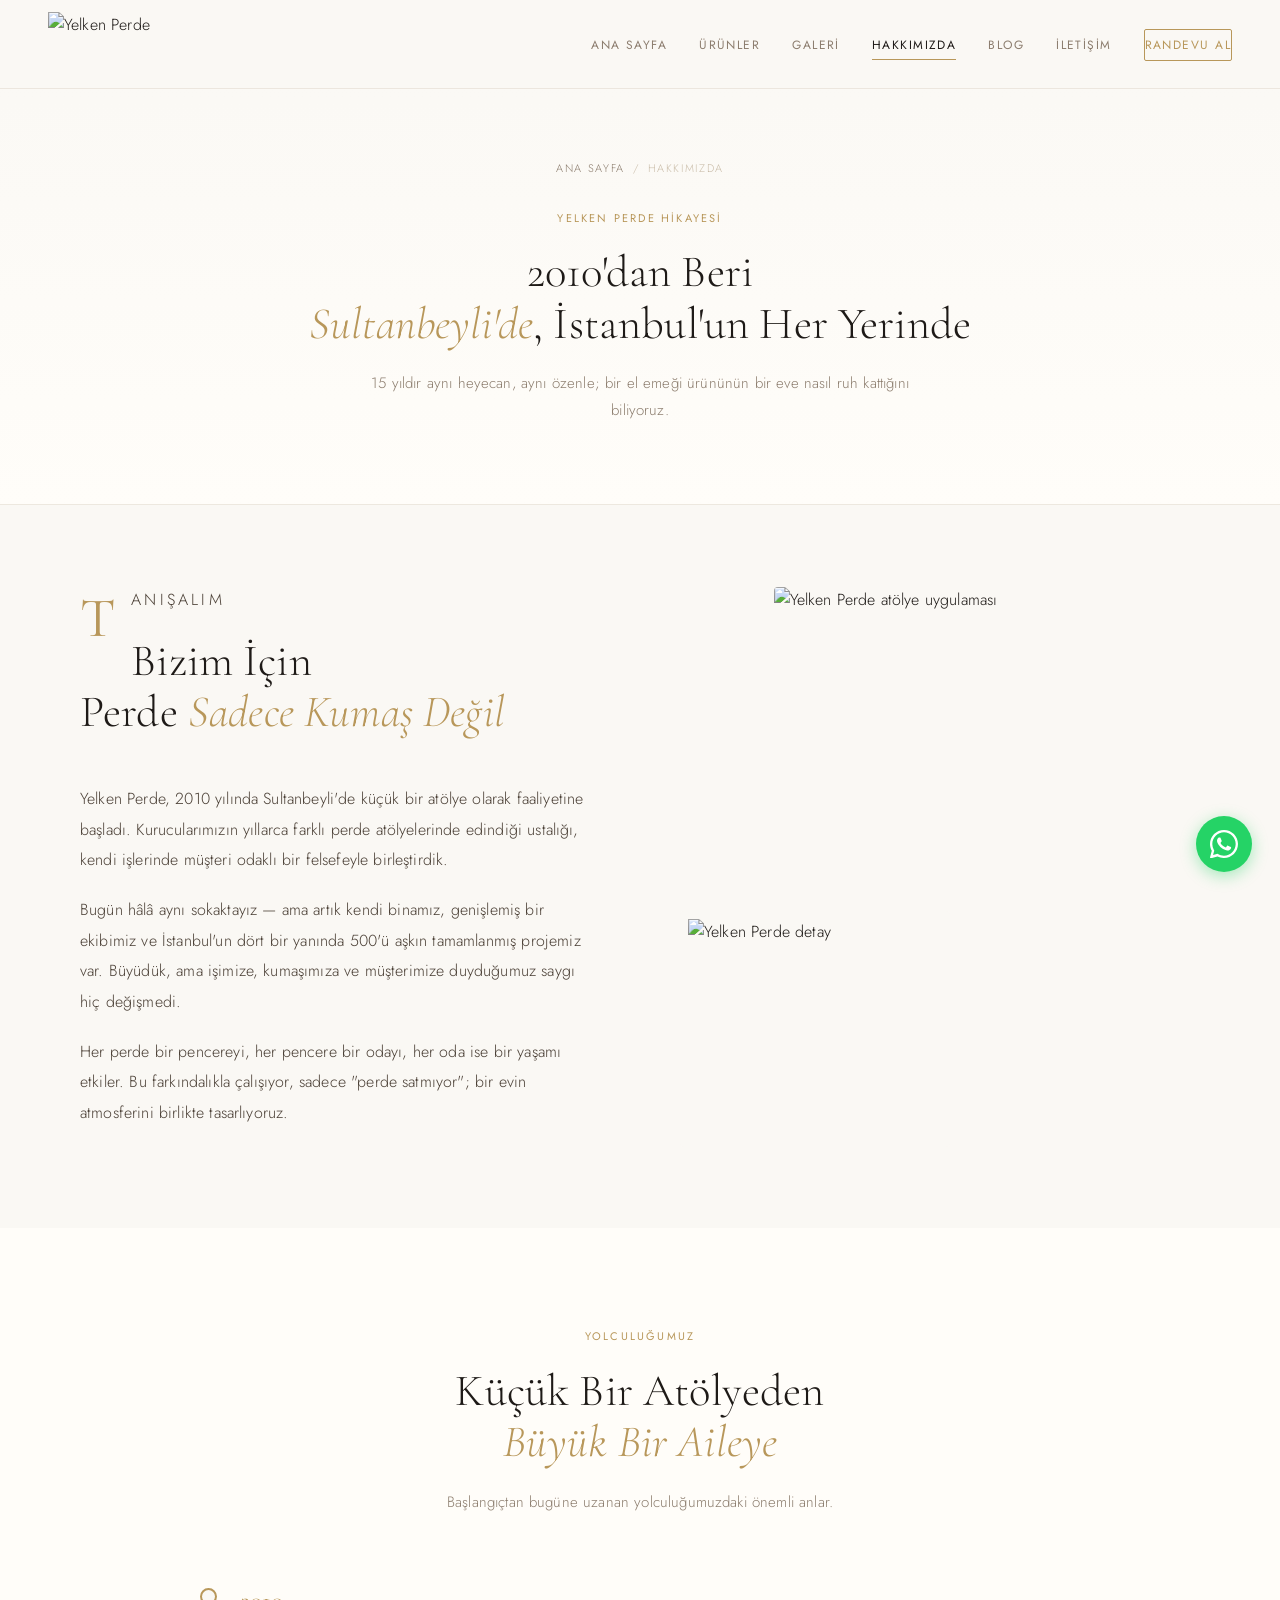
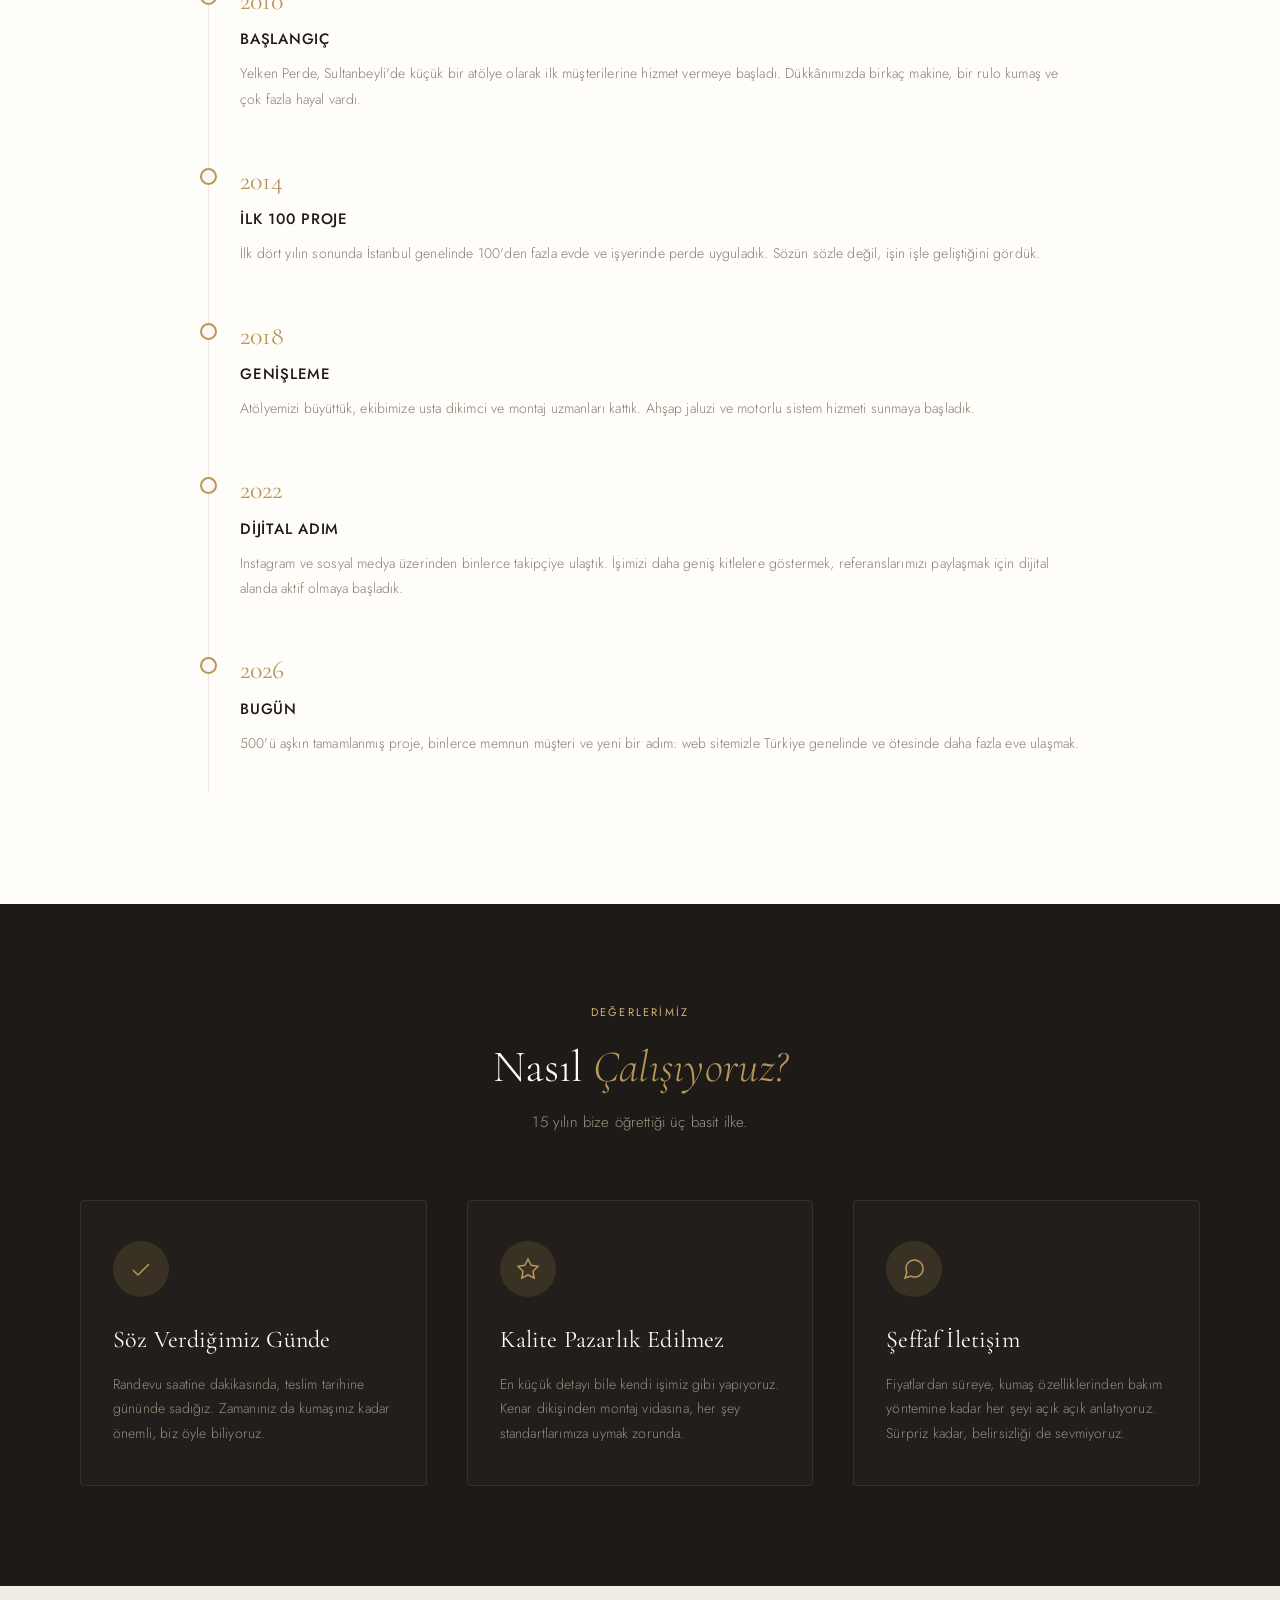
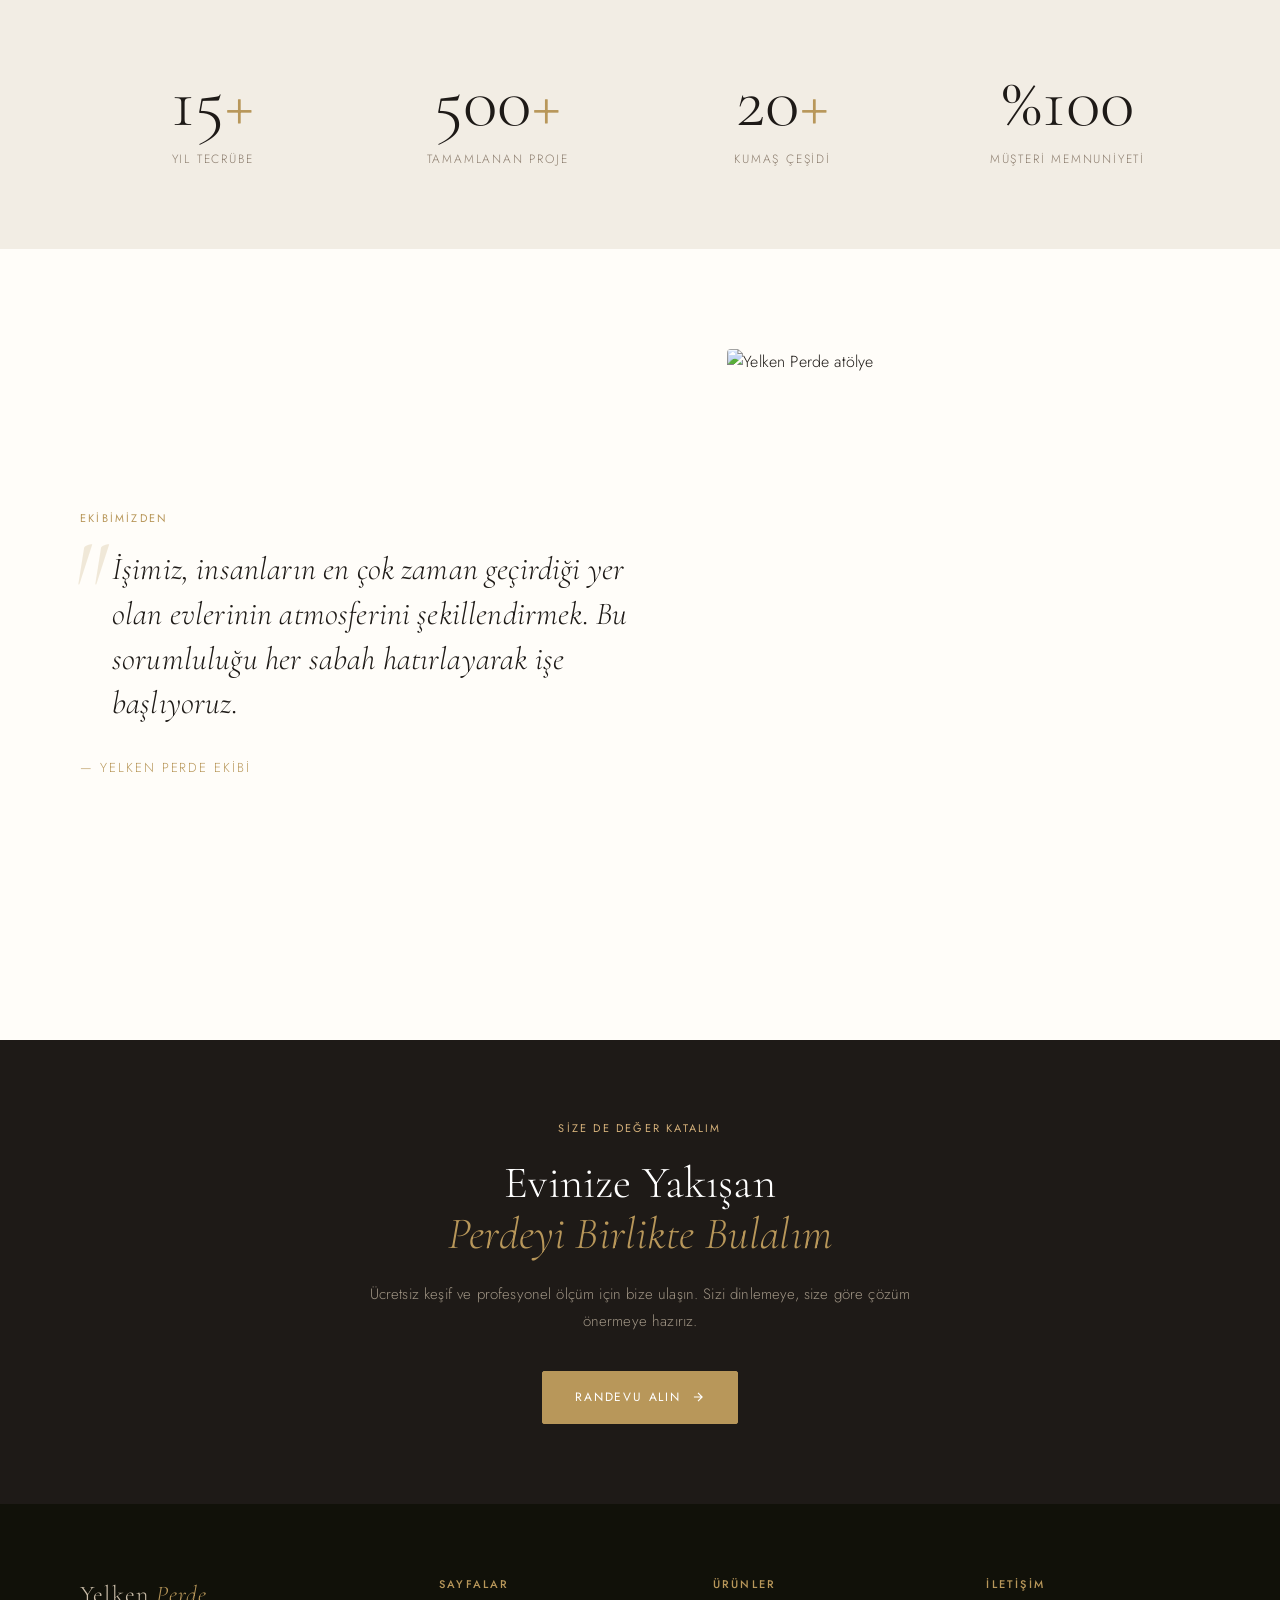
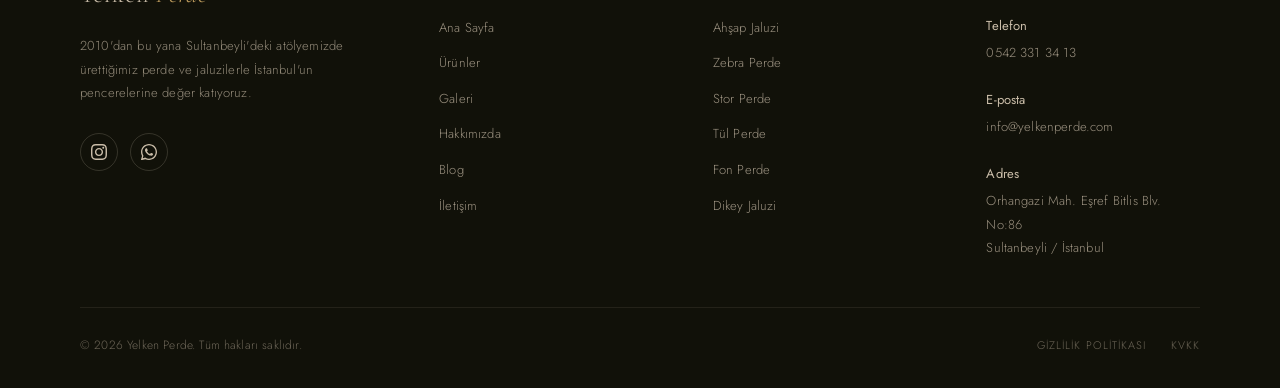
==== hakkimizda.html @ ef778d2d "Add files via upload" ====
<!DOCTYPE html>
<html lang="tr">
<head>
<meta charset="UTF-8">
<meta name="viewport" content="width=device-width, initial-scale=1.0">
<title>Hakkımızda — Yelken Perde | 2010'dan Beri Sultanbeyli'de</title>
<meta name="description" content="Yelken Perde 2010'dan beri Sultanbeyli/İstanbul'da perde ve jaluzi üretim-montaj hizmeti veriyor. Atölyemiz, ekibimiz ve değerlerimiz.">
<link rel="canonical" href="https://yelkenperde.com/hakkimizda.html">
<link rel="icon" type="image/png" href="images/favicon.png">
<link rel="preconnect" href="https://fonts.googleapis.com">
<link rel="preconnect" href="https://fonts.gstatic.com" crossorigin>
<link href="https://fonts.googleapis.com/css2?family=Cormorant+Garamond:ital,wght@0,300;0,400;0,500;1,300;1,400&family=Jost:wght@300;400;500&display=swap" rel="stylesheet">
<link rel="stylesheet" href="styles.css">

<style>
  /* HAKKIMIZDA */
  .about-intro {
    padding: 80px 80px;
    background: var(--cream);
    display: grid;
    grid-template-columns: 1fr 1fr;
    gap: 80px;
    align-items: center;
  }

  .about-intro-content p {
    font-size: 16px;
    font-weight: 300;
    line-height: 1.9;
    color: var(--umber);
    margin-bottom: 20px;
  }

  .about-intro-content p:first-of-type::first-letter {
    font-family: var(--serif);
    font-size: 56px;
    font-weight: 400;
    color: var(--gold);
    float: left;
    line-height: 0.9;
    margin: 8px 12px 0 0;
  }

  .about-intro-visual {
    position: relative;
    height: 560px;
  }

  .about-img-main {
    position: absolute;
    top: 0; right: 0;
    width: 82%;
    height: 82%;
    border-radius: 4px;
    overflow: hidden;
  }

  .about-img-main img {
    width: 100%; height: 100%; object-fit: cover;
  }

  .about-img-accent {
    position: absolute;
    bottom: 0; left: 0;
    width: 52%;
    height: 42%;
    border-radius: 4px;
    overflow: hidden;
    border: 8px solid var(--cream);
  }

  .about-img-accent img {
    width: 100%; height: 100%; object-fit: cover;
  }

  /* HIKAYE */
  .about-story {
    padding: 100px 80px;
    background: var(--warm-white);
  }

  .story-wrap {
    max-width: 880px;
    margin: 0 auto;
  }

  .story-intro {
    text-align: center;
    margin-bottom: 64px;
  }

  .story-intro .section-title {
    max-width: 680px;
    margin: 0 auto 20px;
  }

  .story-intro .section-desc {
    margin: 0 auto;
  }

  .timeline {
    position: relative;
    padding-left: 40px;
  }

  .timeline::before {
    content: '';
    position: absolute;
    left: 8px;
    top: 12px;
    bottom: 12px;
    width: 1px;
    background: var(--linen);
  }

  .timeline-item {
    position: relative;
    padding-bottom: 48px;
  }

  .timeline-item::before {
    content: '';
    position: absolute;
    left: -40px;
    top: 8px;
    width: 17px;
    height: 17px;
    border-radius: 50%;
    background: var(--cream);
    border: 2px solid var(--gold);
  }

  .timeline-year {
    font-family: var(--serif);
    font-size: 26px;
    font-weight: 400;
    color: var(--gold);
    margin-bottom: 6px;
  }

  .timeline-title {
    font-family: var(--sans);
    font-size: 15px;
    font-weight: 500;
    letter-spacing: 0.05em;
    color: var(--charcoal);
    margin-bottom: 10px;
    text-transform: uppercase;
  }

  .timeline-desc {
    font-size: 14px;
    font-weight: 300;
    line-height: 1.8;
    color: var(--stone);
  }

  /* DEĞERLER */
  .values-section {
    padding: 100px 80px;
    background: var(--charcoal);
    color: white;
  }

  .values-header {
    text-align: center;
    margin-bottom: 64px;
  }

  .values-header .section-eyebrow { color: var(--gold-light); }
  .values-header .section-title { color: white; margin: 0 auto 16px; }
  .values-header .section-desc { color: rgba(201,188,168,0.75); margin: 0 auto; }

  .values-grid {
    display: grid;
    grid-template-columns: repeat(3, 1fr);
    gap: 40px;
    max-width: 1200px;
    margin: 0 auto;
  }

  .value-card {
    padding: 40px 32px;
    border: 1px solid rgba(255,255,255,0.08);
    border-radius: 4px;
    background: rgba(255,255,255,0.02);
    transition: all 0.4s;
  }

  .value-card:hover {
    border-color: var(--gold);
    background: rgba(184,151,90,0.05);
    transform: translateY(-4px);
  }

  .value-icon {
    width: 56px;
    height: 56px;
    border-radius: 50%;
    background: rgba(184,151,90,0.15);
    display: flex;
    align-items: center;
    justify-content: center;
    margin-bottom: 24px;
  }

  .value-icon svg {
    width: 24px; height: 24px; stroke: var(--gold); fill: none; stroke-width: 1.5;
  }

  .value-card h3 {
    font-family: var(--serif);
    font-size: 24px;
    font-weight: 400;
    color: white;
    margin-bottom: 12px;
  }

  .value-card p {
    font-size: 14px;
    font-weight: 300;
    line-height: 1.75;
    color: rgba(201,188,168,0.7);
  }

  /* İSTATİSTİKLER */
  .stats-section {
    padding: 80px 80px;
    background: var(--cream-dark);
    text-align: center;
  }

  .stats-grid {
    display: grid;
    grid-template-columns: repeat(4, 1fr);
    gap: 40px;
    max-width: 1100px;
    margin: 0 auto;
  }

  .stat-big {
    display: flex;
    flex-direction: column;
    align-items: center;
  }

  .stat-big-number {
    font-family: var(--serif);
    font-size: 72px;
    font-weight: 300;
    color: var(--charcoal);
    line-height: 1;
    margin-bottom: 12px;
  }

  .stat-big-number em {
    color: var(--gold);
    font-style: normal;
  }

  .stat-big-label {
    font-size: 12px;
    letter-spacing: 0.15em;
    text-transform: uppercase;
    color: var(--stone);
  }

  /* EKİP MESAJI */
  .team-message {
    padding: 100px 80px;
    background: var(--warm-white);
    display: grid;
    grid-template-columns: 1.2fr 1fr;
    gap: 80px;
    align-items: center;
  }

  .team-message blockquote {
    font-family: var(--serif);
    font-size: 32px;
    font-weight: 300;
    font-style: italic;
    line-height: 1.4;
    color: var(--charcoal);
    margin-bottom: 28px;
    position: relative;
    padding-left: 32px;
  }

  .team-message blockquote::before {
    content: '"';
    position: absolute;
    left: -12px;
    top: -24px;
    font-size: 120px;
    color: var(--gold);
    opacity: 0.2;
    line-height: 1;
    font-family: var(--serif);
  }

  .team-message cite {
    font-style: normal;
    font-size: 13px;
    letter-spacing: 0.15em;
    text-transform: uppercase;
    color: var(--gold);
  }

  .team-message-visual {
    border-radius: 4px;
    overflow: hidden;
    aspect-ratio: 4/5;
  }

  .team-message-visual img {
    width: 100%; height: 100%; object-fit: cover;
  }

  /* MOBİL */
  @media (max-width: 900px) {
    .about-intro, .team-message {
      grid-template-columns: 1fr;
      padding: 64px 24px;
      gap: 48px;
    }
    .about-intro-visual { height: 400px; }
    .about-story, .values-section, .stats-section { padding: 64px 24px; }
    .values-grid { grid-template-columns: 1fr; gap: 16px; }
    .stats-grid { grid-template-columns: 1fr 1fr; gap: 32px; }
    .team-message blockquote { font-size: 24px; padding-left: 20px; }
    .stat-big-number { font-size: 52px; }
  }
</style>
</head>
<body>

<!-- NAV -->
<nav id="navbar">
  <a href="index.html" class="nav-logo">
    <img src="images/logo-nav.png" alt="Yelken Perde">
  </a>
  <ul class="nav-links" id="navLinks">
    <li><a href="index.html">Ana Sayfa</a></li>
    <li><a href="urunler.html">Ürünler</a></li>
    <li><a href="galeri.html">Galeri</a></li>
    <li><a href="hakkimizda.html" class="active">Hakkımızda</a></li>
    <li><a href="blog.html">Blog</a></li>
    <li><a href="iletisim.html">İletişim</a></li>
    <li><a href="https://wa.me/905423313413?text=Merhaba,%20ücretsiz%20ölçüm%20randevusu%20almak%20istiyorum." class="nav-cta" target="_blank">Randevu Al</a></li>
  </ul>
  <button class="nav-mobile-toggle" onclick="toggleMenu()" aria-label="Menü">
    <span></span><span></span><span></span>
  </button>
</nav>

<!-- PAGE HEADER -->
<header class="page-header">
  <div class="breadcrumb">
    <a href="index.html">Ana Sayfa</a>
    <span>/</span>
    <span>Hakkımızda</span>
  </div>
  <p class="section-eyebrow">Yelken Perde Hikayesi</p>
  <h1 class="section-title">2010'dan Beri<br><em>Sultanbeyli'de</em>, İstanbul'un Her Yerinde</h1>
  <p class="section-desc">
    15 yıldır aynı heyecan, aynı özenle; bir el emeği ürününün bir eve nasıl ruh kattığını biliyoruz.
  </p>
</header>

<!-- GİRİŞ -->
<section class="about-intro">
  <div class="about-intro-content reveal">
    <p class="section-eyebrow">Tanışalım</p>
    <h2 class="section-title">Bizim İçin<br>Perde <em>Sadece Kumaş Değil</em></h2>
    <br>
    <p>Yelken Perde, 2010 yılında Sultanbeyli'de küçük bir atölye olarak faaliyetine başladı. Kurucularımızın yıllarca farklı perde atölyelerinde edindiği ustalığı, kendi işlerinde müşteri odaklı bir felsefeyle birleştirdik.</p>
    <p>Bugün hâlâ aynı sokaktayız — ama artık kendi binamız, genişlemiş bir ekibimiz ve İstanbul'un dört bir yanında 500'ü aşkın tamamlanmış projemiz var. Büyüdük, ama işimize, kumaşımıza ve müşterimize duyduğumuz saygı hiç değişmedi.</p>
    <p>Her perde bir pencereyi, her pencere bir odayı, her oda ise bir yaşamı etkiler. Bu farkındalıkla çalışıyor, sadece "perde satmıyor"; bir evin atmosferini birlikte tasarlıyoruz.</p>
  </div>

  <div class="about-intro-visual reveal">
    <div class="about-img-main">
      <img src="images/projects/altin-lux-salon-klasik.jpg" alt="Yelken Perde atölye uygulaması">
    </div>
    <div class="about-img-accent">
      <img src="images/projects/gumus-lux-drapeli-salon.jpg" alt="Yelken Perde detay">
    </div>
  </div>
</section>

<!-- HIKAYE / ZAMAN ÇİZELGESİ -->
<section class="about-story">
  <div class="story-wrap">
    <div class="story-intro reveal">
      <p class="section-eyebrow">Yolculuğumuz</p>
      <h2 class="section-title">Küçük Bir Atölyeden<br><em>Büyük Bir Aileye</em></h2>
      <p class="section-desc">
        Başlangıçtan bugüne uzanan yolculuğumuzdaki önemli anlar.
      </p>
    </div>

    <div class="timeline">
      <div class="timeline-item reveal">
        <div class="timeline-year">2010</div>
        <div class="timeline-title">Başlangıç</div>
        <p class="timeline-desc">Yelken Perde, Sultanbeyli'de küçük bir atölye olarak ilk müşterilerine hizmet vermeye başladı. Dükkânımızda birkaç makine, bir rulo kumaş ve çok fazla hayal vardı.</p>
      </div>
      <div class="timeline-item reveal">
        <div class="timeline-year">2014</div>
        <div class="timeline-title">İlk 100 Proje</div>
        <p class="timeline-desc">İlk dört yılın sonunda İstanbul genelinde 100'den fazla evde ve işyerinde perde uyguladık. Sözün sözle değil, işin işle geliştiğini gördük.</p>
      </div>
      <div class="timeline-item reveal">
        <div class="timeline-year">2018</div>
        <div class="timeline-title">Genişleme</div>
        <p class="timeline-desc">Atölyemizi büyüttük, ekibimize usta dikimci ve montaj uzmanları kattık. Ahşap jaluzi ve motorlu sistem hizmeti sunmaya başladık.</p>
      </div>
      <div class="timeline-item reveal">
        <div class="timeline-year">2022</div>
        <div class="timeline-title">Dijital Adım</div>
        <p class="timeline-desc">Instagram ve sosyal medya üzerinden binlerce takipçiye ulaştık. İşimizi daha geniş kitlelere göstermek, referanslarımızı paylaşmak için dijital alanda aktif olmaya başladık.</p>
      </div>
      <div class="timeline-item reveal">
        <div class="timeline-year">2026</div>
        <div class="timeline-title">Bugün</div>
        <p class="timeline-desc">500'ü aşkın tamamlanmış proje, binlerce memnun müşteri ve yeni bir adım: web sitemizle Türkiye genelinde ve ötesinde daha fazla eve ulaşmak.</p>
      </div>
    </div>
  </div>
</section>

<!-- DEĞERLER -->
<section class="values-section">
  <div class="values-header reveal">
    <p class="section-eyebrow">Değerlerimiz</p>
    <h2 class="section-title">Nasıl <em>Çalışıyoruz?</em></h2>
    <p class="section-desc">15 yılın bize öğrettiği üç basit ilke.</p>
  </div>

  <div class="values-grid">
    <div class="value-card reveal">
      <div class="value-icon">
        <svg viewBox="0 0 24 24"><path d="M20 7L9 18l-5-5"/></svg>
      </div>
      <h3>Söz Verdiğimiz Günde</h3>
      <p>Randevu saatine dakikasında, teslim tarihine gününde sadığız. Zamanınız da kumaşınız kadar önemli, biz öyle biliyoruz.</p>
    </div>

    <div class="value-card reveal">
      <div class="value-icon">
        <svg viewBox="0 0 24 24"><path d="M12 2l3.09 6.26L22 9.27l-5 4.87 1.18 6.88L12 17.77l-6.18 3.25L7 14.14 2 9.27l6.91-1.01L12 2z"/></svg>
      </div>
      <h3>Kalite Pazarlık Edilmez</h3>
      <p>En küçük detayı bile kendi işimiz gibi yapıyoruz. Kenar dikişinden montaj vidasına, her şey standartlarımıza uymak zorunda.</p>
    </div>

    <div class="value-card reveal">
      <div class="value-icon">
        <svg viewBox="0 0 24 24"><path d="M21 11.5a8.38 8.38 0 01-.9 3.8 8.5 8.5 0 01-7.6 4.7 8.38 8.38 0 01-3.8-.9L3 21l1.9-5.7a8.38 8.38 0 01-.9-3.8 8.5 8.5 0 014.7-7.6 8.38 8.38 0 013.8-.9h.5a8.48 8.48 0 018 8v.5z"/></svg>
      </div>
      <h3>Şeffaf İletişim</h3>
      <p>Fiyatlardan süreye, kumaş özelliklerinden bakım yöntemine kadar her şeyi açık açık anlatıyoruz. Sürpriz kadar, belirsizliği de sevmiyoruz.</p>
    </div>
  </div>
</section>

<!-- İSTATİSTİKLER -->
<section class="stats-section">
  <div class="stats-grid">
    <div class="stat-big reveal">
      <div class="stat-big-number">15<em>+</em></div>
      <div class="stat-big-label">Yıl Tecrübe</div>
    </div>
    <div class="stat-big reveal">
      <div class="stat-big-number">500<em>+</em></div>
      <div class="stat-big-label">Tamamlanan Proje</div>
    </div>
    <div class="stat-big reveal">
      <div class="stat-big-number">20<em>+</em></div>
      <div class="stat-big-label">Kumaş Çeşidi</div>
    </div>
    <div class="stat-big reveal">
      <div class="stat-big-number">%100</div>
      <div class="stat-big-label">Müşteri Memnuniyeti</div>
    </div>
  </div>
</section>

<!-- EKİP MESAJI -->
<section class="team-message">
  <div class="reveal">
    <p class="section-eyebrow">Ekibimizden</p>
    <blockquote>
      İşimiz, insanların en çok zaman geçirdiği yer olan evlerinin atmosferini şekillendirmek. Bu sorumluluğu her sabah hatırlayarak işe başlıyoruz.
    </blockquote>
    <cite>— Yelken Perde Ekibi</cite>
  </div>
  <div class="team-message-visual reveal">
    <img src="images/projects/altin-drapeli-modern-klasik.jpg" alt="Yelken Perde atölye">
  </div>
</section>

<!-- CTA BAND -->
<section style="background: var(--charcoal); color: white; padding: 80px 24px; text-align: center;">
  <p class="section-eyebrow" style="color: var(--gold-light)">Size de Değer Katalım</p>
  <h2 class="section-title" style="color: white; margin: 0 auto 20px; max-width: 700px;">Evinize Yakışan<br><em>Perdeyi Birlikte Bulalım</em></h2>
  <p class="section-desc" style="color: rgba(201,188,168,0.75); max-width: 560px; margin: 0 auto 36px;">Ücretsiz keşif ve profesyonel ölçüm için bize ulaşın. Sizi dinlemeye, size göre çözüm önermeye hazırız.</p>
  <a href="https://wa.me/905423313413?text=Merhaba,%20ücretsiz%20keşif%20randevusu%20almak%20istiyorum." class="btn-primary btn-gold" target="_blank">
    Randevu Alın
    <svg width="14" height="14" viewBox="0 0 24 24" fill="none" stroke="currentColor" stroke-width="2"><path d="M5 12h14M12 5l7 7-7 7"/></svg>
  </a>
</section>

<!-- FOOTER -->
<footer>
  <div class="footer-grid">
    <div>
      <div class="footer-brand-logo">Yelken <span>Perde</span></div>
      <p class="footer-brand-desc">2010'dan bu yana Sultanbeyli'deki atölyemizde ürettiğimiz perde ve jaluzilerle İstanbul'un pencerelerine değer katıyoruz.</p>
      <div class="footer-social">
        <a href="https://instagram.com/yelken.perde" target="_blank" aria-label="Instagram">
          <svg viewBox="0 0 24 24"><path d="M12 2.163c3.204 0 3.584.012 4.849.07 3.252.148 4.771 1.691 4.919 4.919.058 1.265.069 1.645.069 4.849 0 3.205-.012 3.584-.069 4.849-.149 3.225-1.664 4.771-4.919 4.919-1.266.058-1.644.07-4.849.07-3.204 0-3.584-.012-4.849-.07-3.26-.149-4.771-1.699-4.919-4.92-.058-1.265-.07-1.644-.07-4.849 0-3.204.013-3.583.07-4.849.149-3.227 1.664-4.771 4.919-4.919 1.266-.057 1.645-.069 4.849-.069zm0-2.163c-3.259 0-3.667.014-4.947.072-4.358.2-6.78 2.618-6.98 6.98-.059 1.281-.073 1.689-.073 4.948 0 3.259.014 3.668.072 4.948.2 4.358 2.618 6.78 6.98 6.98 1.281.058 1.689.072 4.948.072 3.259 0 3.668-.014 4.948-.072 4.354-.2 6.782-2.618 6.979-6.98.059-1.28.073-1.689.073-4.948 0-3.259-.014-3.667-.072-4.947-.196-4.354-2.617-6.78-6.979-6.98-1.281-.059-1.69-.073-4.949-.073zm0 5.838c-3.403 0-6.162 2.759-6.162 6.162s2.759 6.163 6.162 6.163 6.162-2.759 6.162-6.163c0-3.403-2.759-6.162-6.162-6.162zm0 10.162c-2.209 0-4-1.79-4-4 0-2.209 1.791-4 4-4s4 1.791 4 4c0 2.21-1.791 4-4 4zm6.406-11.845c-.796 0-1.441.645-1.441 1.44s.645 1.44 1.441 1.44c.795 0 1.439-.645 1.439-1.44s-.644-1.44-1.439-1.44z"/></svg>
        </a>
        <a href="https://wa.me/905423313413" target="_blank" aria-label="WhatsApp">
          <svg viewBox="0 0 24 24"><path d="M17.472 14.382c-.297-.149-1.758-.867-2.03-.967-.273-.099-.471-.148-.67.15-.197.297-.767.966-.94 1.164-.173.199-.347.223-.644.075-.297-.15-1.255-.463-2.39-1.475-.883-.788-1.48-1.761-1.653-2.059-.173-.297-.018-.458.13-.606.134-.133.298-.347.446-.52.149-.174.198-.298.298-.497.099-.198.05-.371-.025-.52-.075-.149-.669-1.612-.916-2.207-.242-.579-.487-.5-.669-.51-.173-.008-.371-.01-.57-.01-.198 0-.52.074-.792.372-.272.297-1.04 1.016-1.04 2.479 0 1.462 1.065 2.875 1.213 3.074.149.198 2.096 3.2 5.077 4.487.709.306 1.262.489 1.694.625.712.227 1.36.195 1.871.118.571-.085 1.758-.719 2.006-1.413.248-.694.248-1.289.173-1.413-.074-.124-.272-.198-.57-.347zM12 0C5.373 0 0 5.373 0 12c0 2.123.554 4.117 1.528 5.845L.057 23.286a.75.75 0 00.921.921l5.441-1.471A11.946 11.946 0 0012 24c6.627 0 12-5.373 12-12S18.627 0 12 0zm0 22c-1.89 0-3.66-.49-5.196-1.351l-.367-.213-3.805 1.029 1.029-3.805-.213-.367A9.955 9.955 0 012 12C2 6.477 6.477 2 12 2s10 4.477 10 10-4.477 10-10 10z"/></svg>
        </a>
      </div>
    </div>
    <div class="footer-col">
      <h4>Sayfalar</h4>
      <ul>
        <li><a href="index.html">Ana Sayfa</a></li>
        <li><a href="urunler.html">Ürünler</a></li>
        <li><a href="galeri.html">Galeri</a></li>
        <li><a href="hakkimizda.html">Hakkımızda</a></li>
        <li><a href="blog.html">Blog</a></li>
        <li><a href="iletisim.html">İletişim</a></li>
      </ul>
    </div>
    <div class="footer-col">
      <h4>Ürünler</h4>
      <ul>
        <li><a href="urunler.html#ahsap-jaluzi">Ahşap Jaluzi</a></li>
        <li><a href="urunler.html#zebra-perde">Zebra Perde</a></li>
        <li><a href="urunler.html#stor-perde">Stor Perde</a></li>
        <li><a href="urunler.html#tul-perde">Tül Perde</a></li>
        <li><a href="urunler.html#fon-perde">Fon Perde</a></li>
        <li><a href="urunler.html#dikey-jaluzi">Dikey Jaluzi</a></li>
      </ul>
    </div>
    <div class="footer-col">
      <h4>İletişim</h4>
      <div class="footer-contact">
        <strong>Telefon</strong>
        <a href="tel:+905423313413">0542 331 34 13</a><br><br>
        <strong>E-posta</strong>
        <a href="mailto:info@yelkenperde.com">info@yelkenperde.com</a><br><br>
        <strong>Adres</strong>
        Orhangazi Mah. Eşref Bitlis Blv. No:86<br>
        Sultanbeyli / İstanbul
      </div>
    </div>
  </div>
  <div class="footer-bottom">
    <p class="footer-copy">© 2026 Yelken Perde. Tüm hakları saklıdır.</p>
    <div class="footer-legal">
      <a href="#">Gizlilik Politikası</a>
      <a href="#">KVKK</a>
    </div>
  </div>
</footer>

<a href="https://wa.me/905423313413?text=Merhaba,%20bilgi%20almak%20istiyorum." class="whatsapp-float" target="_blank" aria-label="WhatsApp">
  <svg viewBox="0 0 24 24"><path d="M17.472 14.382c-.297-.149-1.758-.867-2.03-.967-.273-.099-.471-.148-.67.15-.197.297-.767.966-.94 1.164-.173.199-.347.223-.644.075-.297-.15-1.255-.463-2.39-1.475-.883-.788-1.48-1.761-1.653-2.059-.173-.297-.018-.458.13-.606.134-.133.298-.347.446-.52.149-.174.198-.298.298-.497.099-.198.05-.371-.025-.52-.075-.149-.669-1.612-.916-2.207-.242-.579-.487-.5-.669-.51-.173-.008-.371-.01-.57-.01-.198 0-.52.074-.792.372-.272.297-1.04 1.016-1.04 2.479 0 1.462 1.065 2.875 1.213 3.074.149.198 2.096 3.2 5.077 4.487.709.306 1.262.489 1.694.625.712.227 1.36.195 1.871.118.571-.085 1.758-.719 2.006-1.413.248-.694.248-1.289.173-1.413-.074-.124-.272-.198-.57-.347zM12 0C5.373 0 0 5.373 0 12c0 2.123.554 4.117 1.528 5.845L.057 23.286a.75.75 0 00.921.921l5.441-1.471A11.946 11.946 0 0012 24c6.627 0 12-5.373 12-12S18.627 0 12 0zm0 22c-1.89 0-3.66-.49-5.196-1.351l-.367-.213-3.805 1.029 1.029-3.805-.213-.367A9.955 9.955 0 012 12C2 6.477 6.477 2 12 2s10 4.477 10 10-4.477 10-10 10z"/></svg>
</a>

<script src="main.js"></script>
</body>
</html>
---- styles.css ----
/* ═══════════════════════════════════════════════════════════
   YELKEN PERDE — Global Stil Dosyası
   ═══════════════════════════════════════════════════════════ */

*, *::before, *::after { box-sizing: border-box; margin: 0; padding: 0; }

:root {
  --cream: #FAF8F4;
  --cream-dark: #F2EDE4;
  --warm-white: #FFFDF9;
  --linen: #EDE8DF;
  --sand: #C9BCA8;
  --stone: #8C7D6E;
  --umber: #4A3F35;
  --charcoal: #1E1A17;
  --gold: #B8975A;
  --gold-light: #D4B07A;
  --gold-dark: #967747;
  --serif: 'Cormorant Garamond', Georgia, serif;
  --sans: 'Jost', sans-serif;
  --shadow-sm: 0 2px 8px rgba(30,26,23,0.04);
  --shadow-md: 0 8px 24px rgba(30,26,23,0.08);
  --shadow-lg: 0 16px 48px rgba(30,26,23,0.12);
}

html { scroll-behavior: smooth; }

body {
  font-family: var(--sans);
  background: var(--cream);
  color: var(--charcoal);
  font-weight: 300;
  letter-spacing: 0.01em;
  overflow-x: hidden;
  line-height: 1.6;
}

img { max-width: 100%; height: auto; display: block; }

a { color: inherit; text-decoration: none; }

/* ─── NAV ─── */
nav {
  position: fixed;
  top: 0; left: 0; right: 0;
  z-index: 100;
  display: flex;
  align-items: center;
  justify-content: space-between;
  padding: 12px 48px;
  background: rgba(250, 248, 244, 0.95);
  backdrop-filter: blur(12px);
  -webkit-backdrop-filter: blur(12px);
  border-bottom: 1px solid rgba(201,188,168,0.3);
  transition: padding 0.4s, background 0.3s;
}

nav.scrolled { padding: 8px 48px; box-shadow: var(--shadow-sm); }

.nav-logo {
  display: flex;
  align-items: center;
  gap: 10px;
  text-decoration: none;
  transition: opacity 0.3s;
}

.nav-logo:hover { opacity: 0.8; }

.nav-logo img {
  height: 64px;
  width: auto;
  transition: height 0.3s;
}

nav.scrolled .nav-logo img {
  height: 52px;
}

.nav-logo-text {
  font-family: var(--serif);
  font-size: 22px;
  font-weight: 400;
  letter-spacing: 0.05em;
  color: var(--charcoal);
  line-height: 1;
}

.nav-logo-text span {
  color: var(--gold);
  font-style: italic;
}

.nav-links {
  display: flex;
  gap: 32px;
  list-style: none;
  align-items: center;
}

.nav-links a {
  font-size: 12px;
  font-weight: 400;
  letter-spacing: 0.12em;
  text-transform: uppercase;
  color: var(--stone);
  transition: color 0.3s;
  position: relative;
  padding: 6px 0;
}

.nav-links a::after {
  content: '';
  position: absolute;
  bottom: 0; left: 0;
  width: 0;
  height: 1px;
  background: var(--gold);
  transition: width 0.3s;
}

.nav-links a:hover { color: var(--charcoal); }
.nav-links a:hover::after { width: 100%; }
.nav-links a.active { color: var(--charcoal); }
.nav-links a.active::after { width: 100%; }

.nav-cta {
  font-size: 12px;
  font-weight: 400;
  letter-spacing: 0.12em;
  text-transform: uppercase;
  color: var(--gold) !important;
  border: 1px solid var(--gold);
  padding: 12px 28px;
  border-radius: 2px;
  transition: all 0.3s !important;
}

.nav-cta:hover {
  background: var(--gold);
  color: white !important;
}

.nav-cta::after { display: none !important; }

.nav-mobile-toggle {
  display: none;
  flex-direction: column;
  gap: 5px;
  cursor: pointer;
  padding: 4px;
  background: none;
  border: none;
}

.nav-mobile-toggle span {
  width: 26px;
  height: 1.5px;
  background: var(--charcoal);
  transition: all 0.3s;
}

/* ─── BUTONLAR ─── */
.btn-primary {
  display: inline-flex;
  align-items: center;
  gap: 10px;
  background: var(--charcoal);
  color: white;
  font-family: var(--sans);
  font-size: 12px;
  font-weight: 400;
  letter-spacing: 0.15em;
  text-transform: uppercase;
  padding: 16px 32px;
  border-radius: 2px;
  transition: all 0.3s;
  border: 1px solid var(--charcoal);
  cursor: pointer;
}

.btn-primary:hover {
  background: var(--gold);
  border-color: var(--gold);
  transform: translateY(-1px);
  box-shadow: 0 8px 24px rgba(184,151,90,0.3);
}

.btn-secondary {
  display: inline-flex;
  align-items: center;
  gap: 10px;
  background: transparent;
  color: var(--charcoal);
  font-family: var(--sans);
  font-size: 12px;
  font-weight: 400;
  letter-spacing: 0.15em;
  text-transform: uppercase;
  padding: 16px 32px;
  border-radius: 2px;
  border: 1px solid var(--sand);
  transition: all 0.3s;
  cursor: pointer;
}

.btn-secondary:hover {
  border-color: var(--charcoal);
  transform: translateY(-1px);
}

.btn-gold {
  background: var(--gold);
  border-color: var(--gold);
  color: white;
}

.btn-gold:hover {
  background: var(--gold-dark);
  border-color: var(--gold-dark);
}

/* ─── BÖLÜMLER ─── */
section { padding: 100px 80px; }

.section-eyebrow {
  font-size: 11px;
  font-weight: 400;
  letter-spacing: 0.2em;
  text-transform: uppercase;
  color: var(--gold);
  margin-bottom: 20px;
}

.section-title {
  font-family: var(--serif);
  font-size: clamp(36px, 3.5vw, 52px);
  font-weight: 300;
  line-height: 1.15;
  color: var(--charcoal);
  margin-bottom: 20px;
}

.section-title em { font-style: italic; color: var(--gold); }

.section-desc {
  font-size: 15px;
  font-weight: 300;
  line-height: 1.8;
  color: var(--stone);
  max-width: 560px;
}

/* ─── PAGE HEADER (iç sayfalar için) ─── */
.page-header {
  padding: 160px 80px 80px;
  background: linear-gradient(180deg, var(--cream) 0%, var(--warm-white) 100%);
  text-align: center;
  border-bottom: 1px solid var(--linen);
}

.page-header .section-eyebrow {
  justify-content: center;
}

.page-header .section-title {
  max-width: 780px;
  margin: 0 auto 20px;
}

.page-header .section-desc {
  margin: 0 auto;
}

.breadcrumb {
  display: flex;
  justify-content: center;
  gap: 8px;
  font-size: 11px;
  letter-spacing: 0.15em;
  text-transform: uppercase;
  color: var(--stone);
  margin-bottom: 32px;
}

.breadcrumb a { color: var(--stone); transition: color 0.3s; }
.breadcrumb a:hover { color: var(--gold); }
.breadcrumb span { color: var(--sand); }

/* ─── FOOTER ─── */
footer {
  background: #111109;
  color: var(--sand);
  padding: 72px 80px 32px;
}

.footer-grid {
  display: grid;
  grid-template-columns: 1.4fr 1fr 1fr 1fr;
  gap: 60px;
  margin-bottom: 48px;
}

.footer-brand-logo {
  font-family: var(--serif);
  font-size: 24px;
  font-weight: 300;
  color: var(--sand);
  letter-spacing: 0.05em;
  margin-bottom: 20px;
}

.footer-brand-logo span {
  color: var(--gold);
  font-style: italic;
}

.footer-brand-desc {
  font-size: 13px;
  font-weight: 300;
  color: rgba(201,188,168,0.7);
  line-height: 1.8;
  max-width: 320px;
  margin-bottom: 28px;
}

.footer-social {
  display: flex;
  gap: 12px;
}

.footer-social a {
  width: 38px;
  height: 38px;
  border-radius: 50%;
  border: 1px solid rgba(201,188,168,0.2);
  display: flex;
  align-items: center;
  justify-content: center;
  transition: all 0.3s;
}

.footer-social a:hover {
  border-color: var(--gold);
  background: var(--gold);
}

.footer-social svg { width: 16px; height: 16px; fill: var(--sand); transition: fill 0.3s; }
.footer-social a:hover svg { fill: white; }

.footer-col h4 {
  font-family: var(--sans);
  font-size: 11px;
  font-weight: 500;
  letter-spacing: 0.2em;
  text-transform: uppercase;
  color: var(--gold);
  margin-bottom: 20px;
}

.footer-col ul { list-style: none; display: flex; flex-direction: column; gap: 10px; }

.footer-col a {
  font-size: 13px;
  font-weight: 300;
  color: rgba(201,188,168,0.75);
  transition: color 0.3s;
}

.footer-col a:hover { color: var(--gold); }

.footer-contact {
  font-size: 13px;
  font-weight: 300;
  color: rgba(201,188,168,0.75);
  line-height: 1.8;
}

.footer-contact strong {
  display: block;
  font-weight: 400;
  color: var(--sand);
  margin-bottom: 4px;
}

.footer-bottom {
  border-top: 1px solid rgba(201,188,168,0.1);
  padding-top: 28px;
  display: flex;
  justify-content: space-between;
  align-items: center;
  flex-wrap: wrap;
  gap: 12px;
}

.footer-copy {
  font-size: 12px;
  font-weight: 300;
  color: rgba(201,188,168,0.5);
}

.footer-legal {
  display: flex;
  gap: 24px;
}

.footer-legal a {
  font-size: 11px;
  letter-spacing: 0.1em;
  text-transform: uppercase;
  color: rgba(201,188,168,0.5);
  transition: color 0.3s;
}

.footer-legal a:hover { color: var(--sand); }

/* ─── WHATSAPP SABİT BUTON ─── */
.whatsapp-float {
  position: fixed;
  bottom: 28px;
  right: 28px;
  z-index: 99;
  width: 56px;
  height: 56px;
  background: #25D366;
  border-radius: 50%;
  display: flex;
  align-items: center;
  justify-content: center;
  box-shadow: 0 4px 16px rgba(37,211,102,0.4);
  transition: all 0.3s;
  animation: pulse 3s ease-in-out infinite;
}

.whatsapp-float:hover {
  transform: scale(1.1);
  box-shadow: 0 8px 28px rgba(37,211,102,0.5);
}

@keyframes pulse {
  0%, 100% { box-shadow: 0 4px 16px rgba(37,211,102,0.4); }
  50% { box-shadow: 0 4px 28px rgba(37,211,102,0.7); }
}

.whatsapp-float svg { width: 28px; height: 28px; fill: white; }

/* ─── ANİMASYONLAR ─── */
@keyframes fadeUp {
  from { opacity: 0; transform: translateY(24px); }
  to { opacity: 1; transform: translateY(0); }
}

@keyframes fadeIn {
  from { opacity: 0; }
  to { opacity: 1; }
}

.reveal {
  opacity: 0;
  transform: translateY(32px);
  transition: all 0.8s cubic-bezier(0.25, 0.46, 0.45, 0.94);
}

.reveal.visible {
  opacity: 1;
  transform: translateY(0);
}

/* ─── FORMLAR ─── */
.form-group {
  display: flex;
  flex-direction: column;
  gap: 6px;
}

.form-group label {
  font-size: 11px;
  font-weight: 500;
  letter-spacing: 0.1em;
  text-transform: uppercase;
  color: var(--stone);
}

.form-group input,
.form-group textarea,
.form-group select {
  padding: 14px 16px;
  border: 1px solid var(--linen);
  border-radius: 2px;
  background: white;
  font-family: var(--sans);
  font-size: 14px;
  font-weight: 300;
  color: var(--charcoal);
  transition: border-color 0.3s;
}

.form-group input:focus,
.form-group textarea:focus,
.form-group select:focus {
  outline: none;
  border-color: var(--gold);
}

.form-group textarea {
  resize: vertical;
  min-height: 120px;
  font-family: var(--sans);
}

/* ─── MOBİL ─── */
@media (max-width: 1024px) {
  .footer-grid { grid-template-columns: 1fr 1fr; gap: 48px; }
}

@media (max-width: 900px) {
  nav { padding: 10px 24px; }
  nav.scrolled { padding: 8px 24px; }
  .nav-logo img { height: 52px; }
  nav.scrolled .nav-logo img { height: 44px; }
  .nav-logo-text { font-size: 18px; }
  .nav-links { display: none; }
  .nav-mobile-toggle { display: flex; }

  .nav-links.open {
    display: flex;
    flex-direction: column;
    position: fixed;
    top: 0; left: 0; right: 0; bottom: 0;
    background: var(--cream);
    justify-content: center;
    align-items: center;
    gap: 28px;
    z-index: 90;
    padding-top: 60px;
  }

  .nav-links.open a {
    font-size: 14px;
    letter-spacing: 0.15em;
    padding: 8px 16px;
  }

  .nav-links.open .nav-cta {
    margin-top: 12px;
  }

  section { padding: 64px 24px; }
  .page-header { padding: 120px 24px 48px; }

  .footer-grid { grid-template-columns: 1fr; gap: 32px; }
  footer { padding: 48px 24px 24px; }
  .footer-bottom { flex-direction: column; align-items: flex-start; text-align: left; }
}

@media (max-width: 600px) {
  .btn-primary, .btn-secondary {
    padding: 14px 24px;
    font-size: 11px;
  }
  .whatsapp-float {
    bottom: 20px;
    right: 20px;
    width: 52px;
    height: 52px;
  }
  .whatsapp-float svg { width: 26px; height: 26px; }
}

/* ─── UTILS ─── */
.text-center { text-align: center; }
.mt-0 { margin-top: 0; }
.mb-0 { margin-bottom: 0; }
.hide-mobile { display: block; }
.show-mobile { display: none; }

@media (max-width: 900px) {
  .hide-mobile { display: none; }
  .show-mobile { display: block; }
}
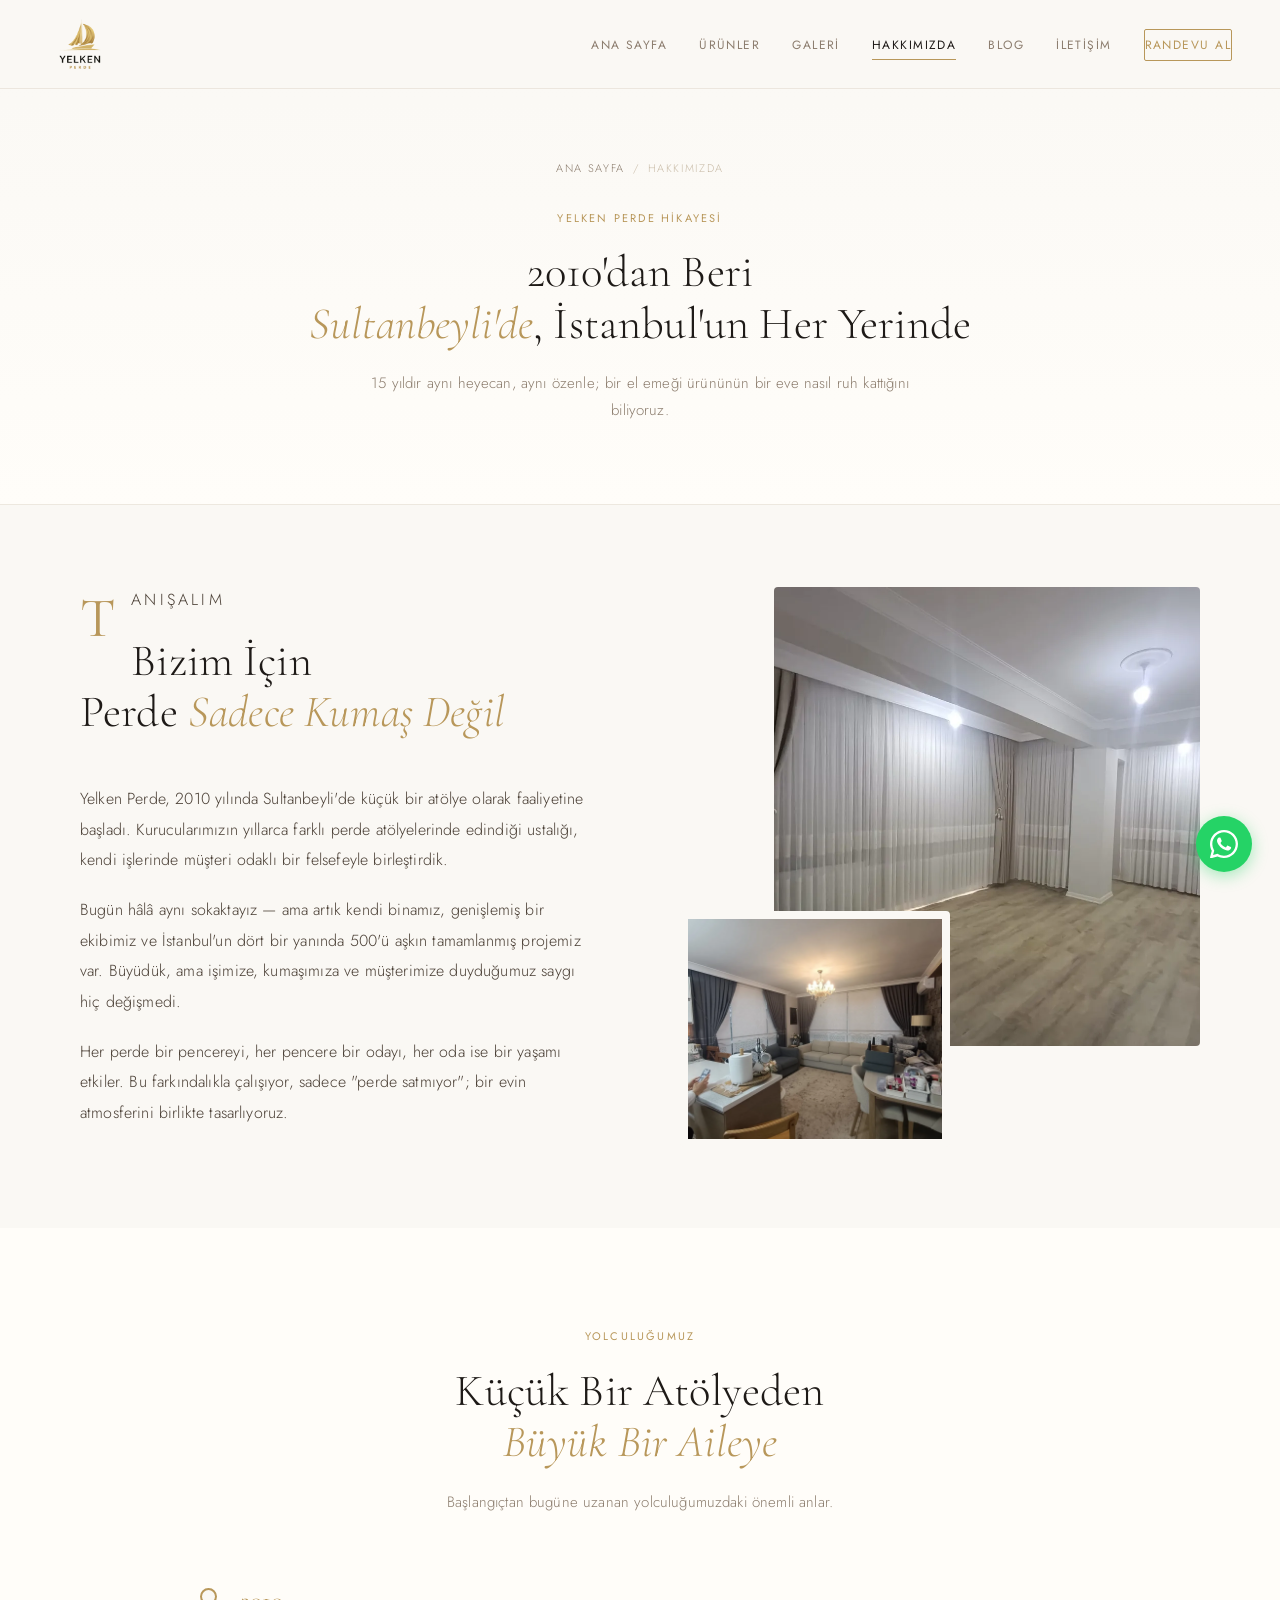
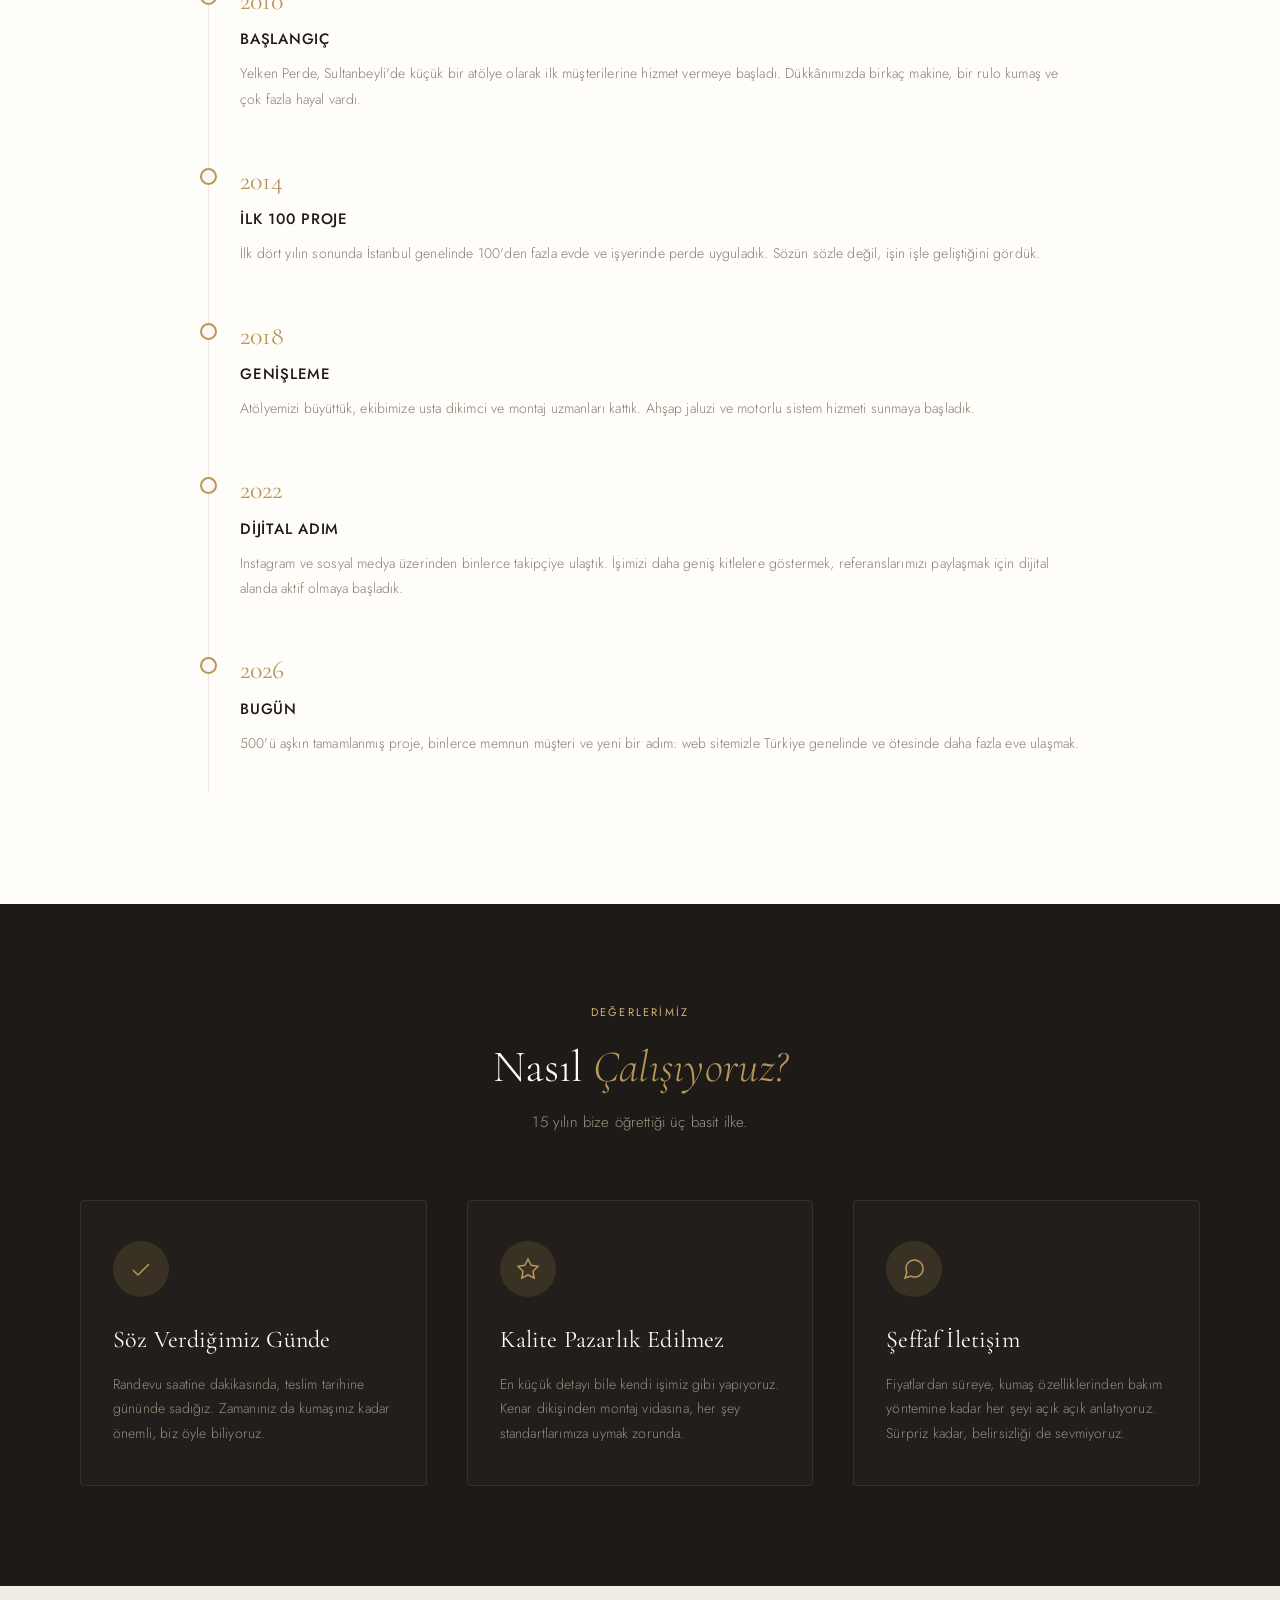
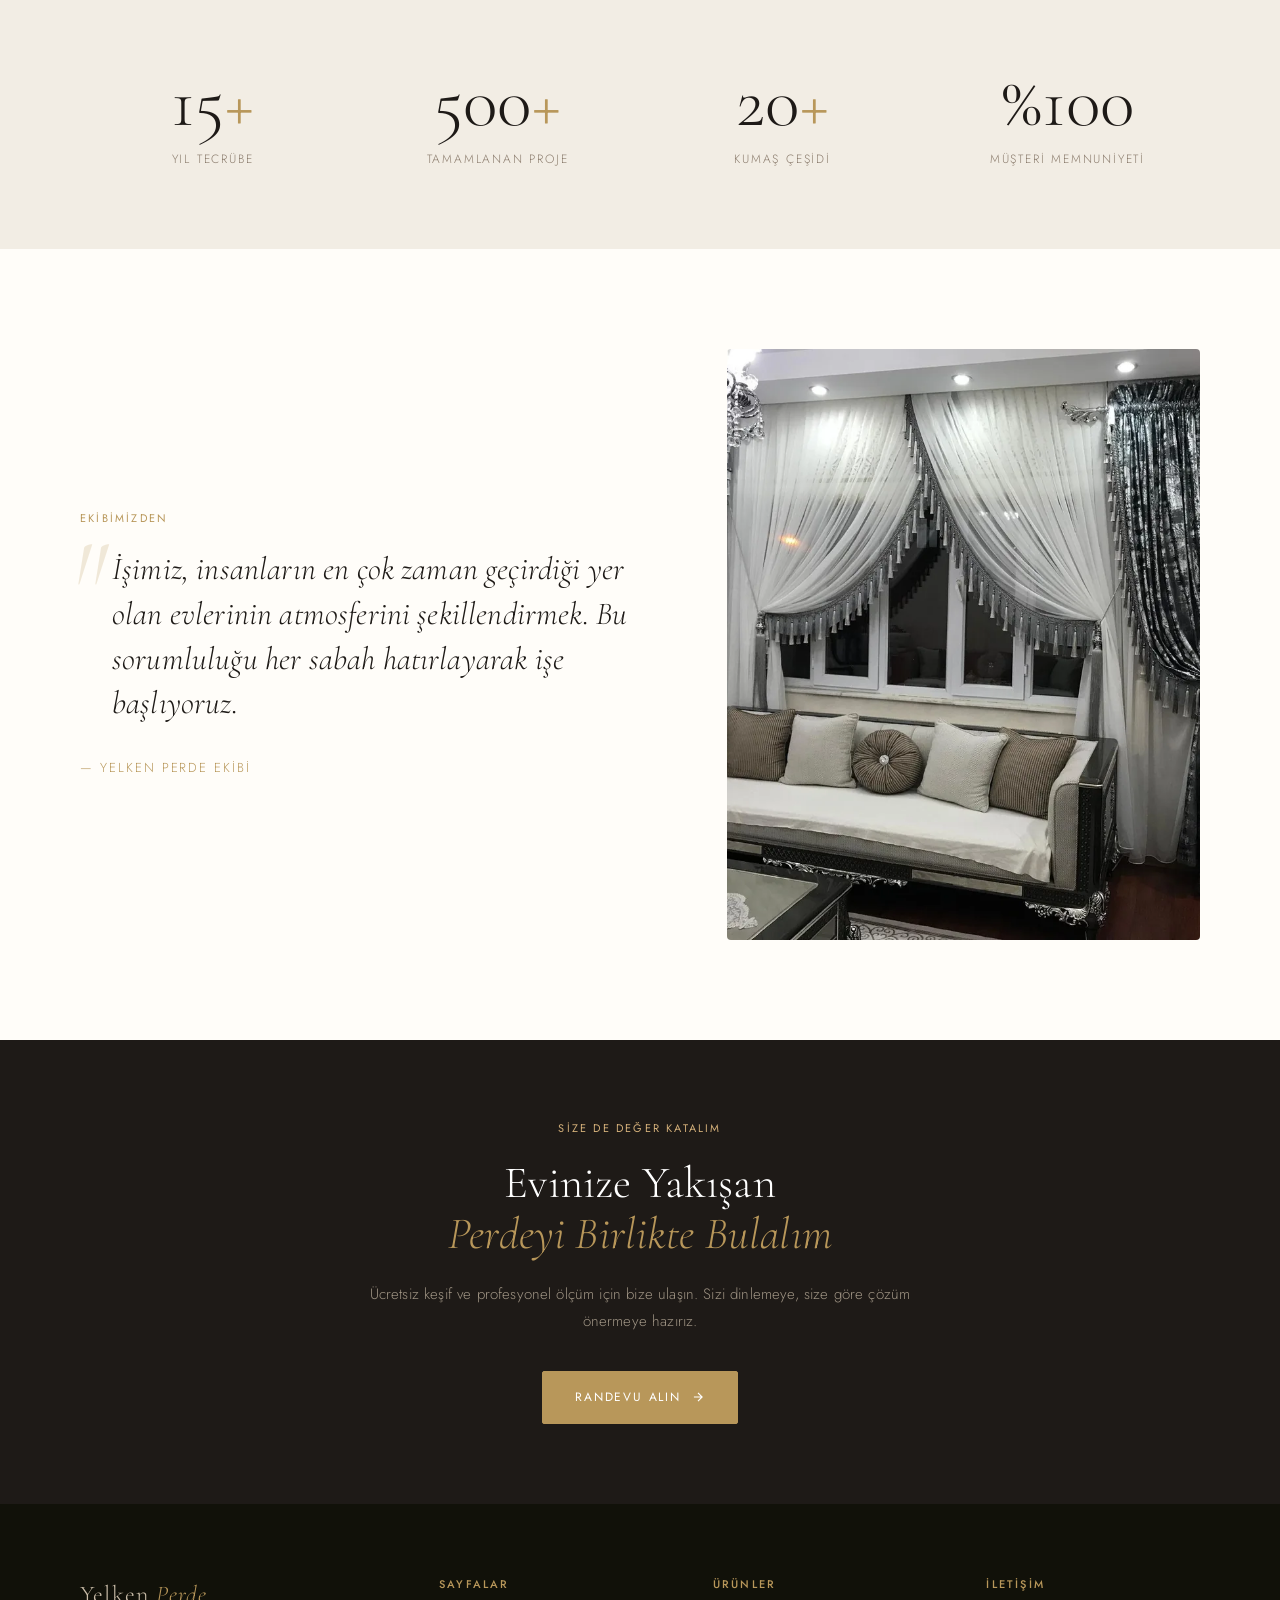
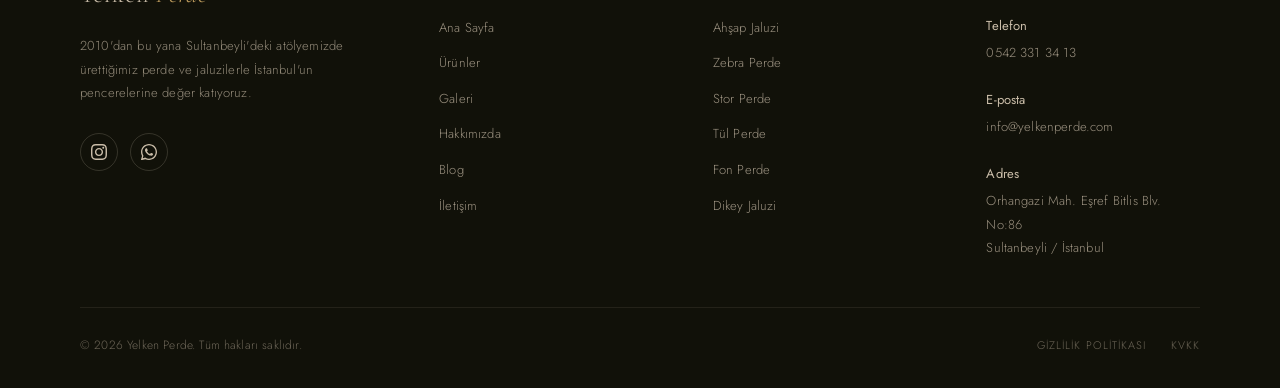
==== commit 5267a904: "Rebase panel onto the live Netlify site and add its images The GitHub main branch was behind the sit" ====
--- a/hakkimizda.html
+++ b/hakkimizda.html
@@ -9,8 +9,9 @@
 <link rel="icon" type="image/png" href="images/favicon.png">
 <link rel="preconnect" href="https://fonts.googleapis.com">
 <link rel="preconnect" href="https://fonts.gstatic.com" crossorigin>
-<link href="https://fonts.googleapis.com/css2?family=Cormorant+Garamond:ital,wght@0,300;0,400;0,500;1,300;1,400&family=Jost:wght@300;400;500&display=swap" rel="stylesheet">
-<link rel="stylesheet" href="styles.css">
+<link rel="preload" href="https://fonts.googleapis.com/css2?family=Cormorant+Garamond:ital,wght@0,300;0,400;0,500;1,300;1,400&family=Jost:wght@300;400;500&display=swap" as="style" onload="this.onload=null;this.rel='stylesheet'">
+<noscript><link rel="stylesheet" href="https://fonts.googleapis.com/css2?family=Cormorant+Garamond:ital,wght@0,300;0,400;0,500;1,300;1,400&family=Jost:wght@300;400;500&display=swap"></noscript>
+<link rel="stylesheet" href="styles.css?v=3">
 
 <style>
   /* HAKKIMIZDA */
@@ -332,6 +333,52 @@
     .stat-big-number { font-size: 52px; }
   }
 </style>
+<!-- Google tag (gtag.js) -->
+<script async src="https://www.googletagmanager.com/gtag/js?id=G-XG42521ET7"></script>
+<script>
+  window.dataLayer = window.dataLayer || [];
+  function gtag(){dataLayer.push(arguments);}
+  gtag('js', new Date());
+  gtag('config', 'G-XG42521ET7');
+</script>
+
+<style>
+/* Mobil menü kritik düzeltme - inline */
+@media (max-width: 900px) {
+  .nav-links.open {
+    display: flex !important;
+    flex-direction: column !important;
+    position: fixed !important;
+    top: 0 !important;
+    left: 0 !important;
+    right: 0 !important;
+    bottom: 0 !important;
+    width: 100vw !important;
+    height: 100vh !important;
+    background-color: #FAF8F4 !important;
+    background: #FAF8F4 !important;
+    z-index: 9999 !important;
+    justify-content: center !important;
+    align-items: center !important;
+    gap: 28px !important;
+    padding: 60px 24px 24px !important;
+    margin: 0 !important;
+    list-style: none !important;
+  }
+  body.menu-open {
+    overflow: hidden !important;
+  }
+  body.menu-open .whatsapp-float {
+    display: none !important;
+  }
+  body.menu-open .nav-mobile-toggle {
+    z-index: 10000 !important;
+    position: fixed !important;
+    right: 24px !important;
+    top: 18px !important;
+  }
+}
+</style>
 </head>
 <body>
 
@@ -340,7 +387,7 @@
   <a href="index.html" class="nav-logo">
     <img src="images/logo-nav.png" alt="Yelken Perde">
   </a>
-  <ul class="nav-links" id="navLinks">
+  <ul class="nav-links" id="navLinks" data-menu>
     <li><a href="index.html">Ana Sayfa</a></li>
     <li><a href="urunler.html">Ürünler</a></li>
     <li><a href="galeri.html">Galeri</a></li>
@@ -381,10 +428,10 @@
 
   <div class="about-intro-visual reveal">
     <div class="about-img-main">
-      <img src="images/projects/altin-lux-salon-klasik.jpg" alt="Yelken Perde atölye uygulaması">
+      <picture><source media="(max-width: 600px)" srcset="images/projects/altin-lux-salon-klasik-mobile.webp" type="image/webp"><source media="(max-width: 1024px)" srcset="images/projects/altin-lux-salon-klasik-tablet.webp" type="image/webp"><source srcset="images/projects/altin-lux-salon-klasik-desktop.webp" type="image/webp"><img src="images/projects/altin-lux-salon-klasik.jpg" alt="Yelken Perde atölye uygulaması"></picture>
     </div>
     <div class="about-img-accent">
-      <img src="images/projects/gumus-lux-drapeli-salon.jpg" alt="Yelken Perde detay">
+      <picture><source media="(max-width: 600px)" srcset="images/projects/gumus-lux-drapeli-salon-mobile.webp" type="image/webp"><source media="(max-width: 1024px)" srcset="images/projects/gumus-lux-drapeli-salon-tablet.webp" type="image/webp"><source srcset="images/projects/gumus-lux-drapeli-salon-desktop.webp" type="image/webp"><img src="images/projects/gumus-lux-drapeli-salon.jpg" alt="Yelken Perde detay"></picture>
     </div>
   </div>
 </section>
@@ -497,7 +544,7 @@
     <cite>— Yelken Perde Ekibi</cite>
   </div>
   <div class="team-message-visual reveal">
-    <img src="images/projects/altin-drapeli-modern-klasik.jpg" alt="Yelken Perde atölye">
+    <picture><source media="(max-width: 600px)" srcset="images/projects/altin-drapeli-modern-klasik-mobile.webp" type="image/webp"><source media="(max-width: 1024px)" srcset="images/projects/altin-drapeli-modern-klasik-tablet.webp" type="image/webp"><source srcset="images/projects/altin-drapeli-modern-klasik-desktop.webp" type="image/webp"><img src="images/projects/altin-drapeli-modern-klasik.jpg" alt="Yelken Perde atölye"></picture>
   </div>
 </section>
 
@@ -565,8 +612,8 @@
   <div class="footer-bottom">
     <p class="footer-copy">© 2026 Yelken Perde. Tüm hakları saklıdır.</p>
     <div class="footer-legal">
-      <a href="#">Gizlilik Politikası</a>
-      <a href="#">KVKK</a>
+      <a href="gizlilik-politikasi.html">Gizlilik Politikası</a>
+      <a href="kvkk.html">KVKK</a>
     </div>
   </div>
 </footer>
@@ -575,6 +622,6 @@
   <svg viewBox="0 0 24 24"><path d="M17.472 14.382c-.297-.149-1.758-.867-2.03-.967-.273-.099-.471-.148-.67.15-.197.297-.767.966-.94 1.164-.173.199-.347.223-.644.075-.297-.15-1.255-.463-2.39-1.475-.883-.788-1.48-1.761-1.653-2.059-.173-.297-.018-.458.13-.606.134-.133.298-.347.446-.52.149-.174.198-.298.298-.497.099-.198.05-.371-.025-.52-.075-.149-.669-1.612-.916-2.207-.242-.579-.487-.5-.669-.51-.173-.008-.371-.01-.57-.01-.198 0-.52.074-.792.372-.272.297-1.04 1.016-1.04 2.479 0 1.462 1.065 2.875 1.213 3.074.149.198 2.096 3.2 5.077 4.487.709.306 1.262.489 1.694.625.712.227 1.36.195 1.871.118.571-.085 1.758-.719 2.006-1.413.248-.694.248-1.289.173-1.413-.074-.124-.272-.198-.57-.347zM12 0C5.373 0 0 5.373 0 12c0 2.123.554 4.117 1.528 5.845L.057 23.286a.75.75 0 00.921.921l5.441-1.471A11.946 11.946 0 0012 24c6.627 0 12-5.373 12-12S18.627 0 12 0zm0 22c-1.89 0-3.66-.49-5.196-1.351l-.367-.213-3.805 1.029 1.029-3.805-.213-.367A9.955 9.955 0 012 12C2 6.477 6.477 2 12 2s10 4.477 10 10-4.477 10-10 10z"/></svg>
 </a>
 
-<script src="main.js"></script>
+<script src="main.js?v=3"></script>
 </body>
 </html>
--- a/styles.css
+++ b/styles.css
@@ -160,6 +160,24 @@
   transition: all 0.3s;
 }
 
+/* Menü açıkken X şekline dönüş */
+body.menu-open .nav-mobile-toggle {
+  z-index: 120;
+  position: relative;
+}
+
+body.menu-open .nav-mobile-toggle span:nth-child(1) {
+  transform: rotate(45deg) translate(5px, 5px);
+}
+
+body.menu-open .nav-mobile-toggle span:nth-child(2) {
+  opacity: 0;
+}
+
+body.menu-open .nav-mobile-toggle span:nth-child(3) {
+  transform: rotate(-45deg) translate(5px, -5px);
+}
+
 /* ─── BUTONLAR ─── */
 .btn-primary {
   display: inline-flex;
@@ -523,16 +541,31 @@
   .nav-mobile-toggle { display: flex; }
 
   .nav-links.open {
-    display: flex;
+    display: flex !important;
     flex-direction: column;
-    position: fixed;
-    top: 0; left: 0; right: 0; bottom: 0;
-    background: var(--cream);
+    position: fixed !important;
+    top: 0 !important;
+    left: 0 !important;
+    right: 0 !important;
+    bottom: 0 !important;
+    width: 100vw !important;
+    height: 100vh !important;
+    background: #FAF8F4 !important;
     justify-content: center;
     align-items: center;
     gap: 28px;
-    z-index: 90;
+    z-index: 9999 !important;
     padding-top: 60px;
+  }
+
+  /* Mobil menü açıkken sayfa kaydırmasını engelle ve içeriği kapat */
+  body.menu-open {
+    overflow: hidden;
+  }
+
+  /* Menü açıkken WhatsApp butonunu gizle */
+  body.menu-open .whatsapp-float {
+    display: none;
   }
 
   .nav-links.open a {
@@ -578,3 +611,125 @@
   .hide-mobile { display: none; }
   .show-mobile { display: block; }
 }
+
+/* ═══════ GALERİ ORTAK: video ikonu + lightbox (galeri ve ana sayfa) ═══════ */
+.gallery-item video {
+  width: 100%;
+  height: 100%;
+  object-fit: cover;
+  pointer-events: none;
+}
+
+.gallery-play {
+  position: absolute;
+  top: 50%;
+  left: 50%;
+  width: 56px;
+  height: 56px;
+  margin: -28px 0 0 -28px;
+  border-radius: 50%;
+  background: rgba(30,26,23,0.55);
+  border: 1px solid rgba(255,255,255,0.6);
+  backdrop-filter: blur(4px);
+  pointer-events: none;
+  transition: background 0.3s, transform 0.3s;
+}
+
+.gallery-play::after {
+  content: '';
+  position: absolute;
+  top: 50%;
+  left: 50%;
+  margin: -9px 0 0 -5px;
+  border-style: solid;
+  border-width: 9px 0 9px 15px;
+  border-color: transparent transparent transparent #fff;
+}
+
+.gallery-item:hover .gallery-play {
+  background: var(--gold);
+  transform: scale(1.08);
+}
+
+.lightbox {
+  display: none;
+  position: fixed;
+  inset: 0;
+  background: rgba(15,12,10,0.96);
+  z-index: 9999;
+  align-items: center;
+  justify-content: center;
+  padding: 60px 20px;
+}
+
+.lightbox.active { display: flex; }
+
+.lightbox-content {
+  max-width: 100%;
+  max-height: 90vh;
+  text-align: center;
+}
+
+.lightbox-media img,
+.lightbox-media video {
+  max-width: 100%;
+  max-height: 80vh;
+  margin: 0 auto;
+  object-fit: contain;
+  border-radius: 4px;
+  box-shadow: 0 20px 60px rgba(0,0,0,0.5);
+}
+
+.lightbox-media iframe {
+  width: min(1100px, 90vw);
+  aspect-ratio: 16 / 9;
+  max-height: 80vh;
+  border: 0;
+  border-radius: 4px;
+}
+
+.lightbox-caption {
+  margin-top: 20px;
+  color: var(--sand);
+  font-size: 14px;
+  font-weight: 300;
+  font-style: italic;
+}
+
+.lightbox-close,
+.lightbox-prev,
+.lightbox-next {
+  position: absolute;
+  z-index: 1;
+  background: rgba(255,255,255,0.1);
+  border: 1px solid rgba(255,255,255,0.2);
+  color: white;
+  width: 48px;
+  height: 48px;
+  border-radius: 50%;
+  font-size: 28px;
+  line-height: 1;
+  cursor: pointer;
+  transition: all 0.3s;
+  display: flex;
+  align-items: center;
+  justify-content: center;
+}
+
+.lightbox-close { top: 24px; right: 24px; }
+.lightbox-prev { left: 24px; top: 50%; transform: translateY(-50%); }
+.lightbox-next { right: 24px; top: 50%; transform: translateY(-50%); }
+
+.lightbox-close:hover,
+.lightbox-prev:hover,
+.lightbox-next:hover {
+  background: var(--gold);
+  border-color: var(--gold);
+}
+
+@media (max-width: 900px) {
+  .lightbox-close, .lightbox-prev, .lightbox-next { width: 40px; height: 40px; font-size: 22px; }
+  .lightbox-close { top: 16px; right: 16px; }
+  .lightbox-prev { left: 10px; }
+  .lightbox-next { right: 10px; }
+}
